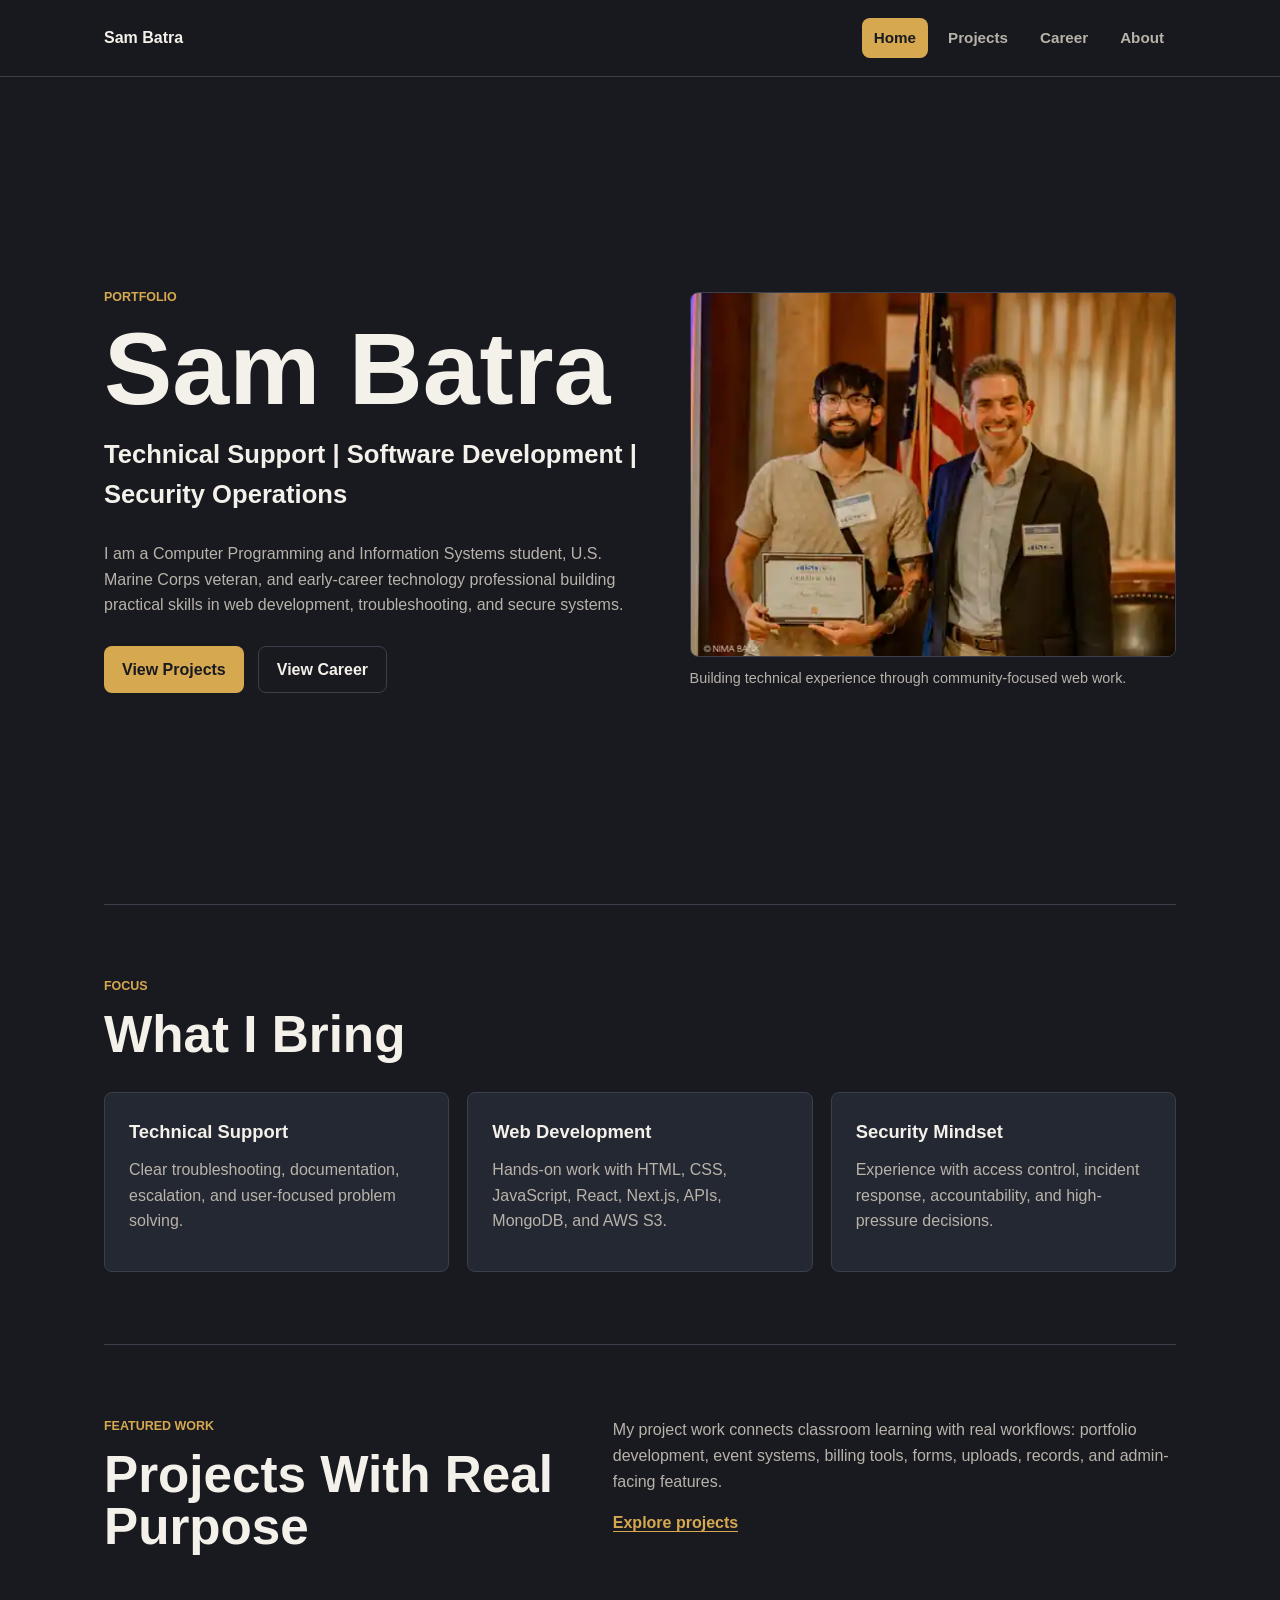
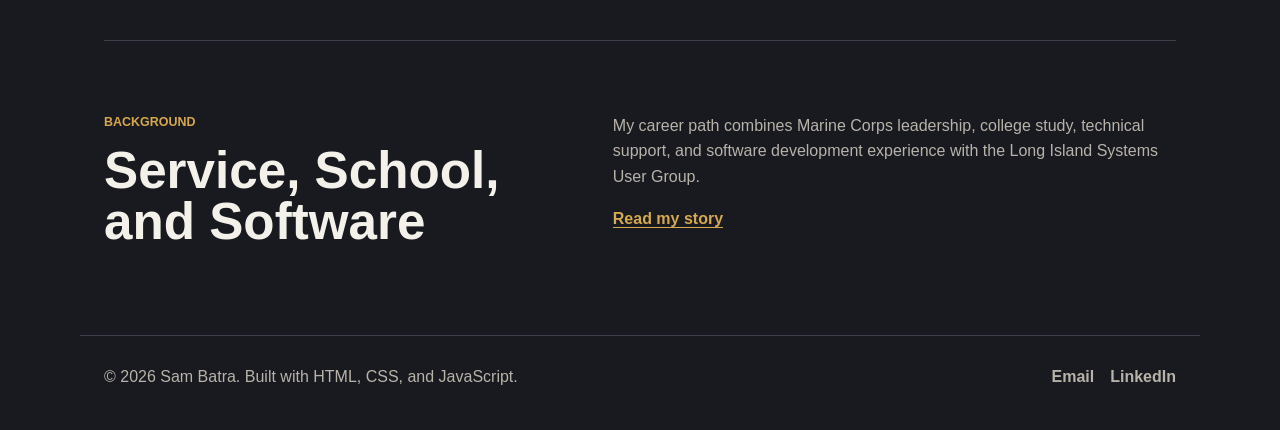
==== index.html @ 314ca59d "fix: add responsive navigation behavior" ====
<!DOCTYPE html>
<html lang="en">
<head>
    <meta charset="UTF-8">
    <meta name="viewport" content="width=device-width, initial-scale=1.0">
    <title>Sam Batra | Portfolio</title>
    <link rel="stylesheet" href="styles.css">
    <script src="script.js" defer></script>
</head>

<body>
    <header class="site-header">
        <nav class="nav-container" aria-label="Main navigation">
            <a class="logo" href="index.html">Sam Batra</a>

            <button class="nav-toggle" type="button" aria-label="Open navigation" aria-expanded="false" aria-controls="primary-navigation">
                Menu
            </button>

            <div class="primary-nav" id="primary-navigation">
                <a class="active" href="index.html" aria-current="page">Home</a>
                <a href="projects/index.html">Projects</a>
                <a href="career/index.html">Career</a>
                <a href="about/index.html">About</a>
            </div>
        </nav>
    </header>

    <main>
        <section class="hero">
            <div class="hero-content">
                <p class="eyebrow">Portfolio</p>
                <h1>Sam Batra</h1>
                <p class="hero-subtitle">Technical Support | Software Development | Security Operations</p>
                <p>
                    I am a Computer Programming and Information Systems student, U.S. Marine Corps veteran,
                    and early-career technology professional building practical skills in web development,
                    troubleshooting, and secure systems.
                </p>

                <div class="hero-actions">
                    <a class="button primary-button" href="projects/index.html">View Projects</a>
                    <a class="button secondary-button" href="career/index.html">View Career</a>
                </div>
            </div>

            <figure class="hero-media">
                <img src="images/sam_batra_lisug_horizons1.webp" alt="Sam Batra at a Long Island Systems User Group event">
                <figcaption>Building technical experience through community-focused web work.</figcaption>
            </figure>
        </section>

        <section class="section">
            <div class="section-header">
                <p class="eyebrow">Focus</p>
                <h2>What I Bring</h2>
            </div>

            <div class="feature-grid">
                <article class="feature-card">
                    <h3>Technical Support</h3>
                    <p>Clear troubleshooting, documentation, escalation, and user-focused problem solving.</p>
                </article>

                <article class="feature-card">
                    <h3>Web Development</h3>
                    <p>Hands-on work with HTML, CSS, JavaScript, React, Next.js, APIs, MongoDB, and AWS S3.</p>
                </article>

                <article class="feature-card">
                    <h3>Security Mindset</h3>
                    <p>Experience with access control, incident response, accountability, and high-pressure decisions.</p>
                </article>
            </div>
        </section>

        <section class="section split-section">
            <div>
                <p class="eyebrow">Featured Work</p>
                <h2>Projects With Real Purpose</h2>
            </div>

            <div class="section-copy">
                <p>
                    My project work connects classroom learning with real workflows: portfolio development,
                    event systems, billing tools, forms, uploads, records, and admin-facing features.
                </p>
                <a class="text-link" href="projects/index.html">Explore projects</a>
            </div>
        </section>

        <section class="section split-section">
            <div>
                <p class="eyebrow">Background</p>
                <h2>Service, School, and Software</h2>
            </div>

            <div class="section-copy">
                <p>
                    My career path combines Marine Corps leadership, college study, technical support, and
                    software development experience with the Long Island Systems User Group.
                </p>
                <a class="text-link" href="about/index.html">Read my story</a>
            </div>
        </section>
    </main>

    <footer class="site-footer">
        <p>&copy; 2026 Sam Batra. Built with HTML, CSS, and JavaScript.</p>
        <div class="footer-links">
            <a href="mailto:s.batra0609@gmail.com">Email</a>
            <a href="https://www.linkedin.com/in/sambatra223/" target="_blank" rel="noopener noreferrer">LinkedIn</a>
        </div>
    </footer>
</body>
</html>
---- styles.css ----
:root {
  --background: #181a1f;
  --surface: #242832;
  --surface-light: #303642;
  --text: #f4f1ea;
  --muted: #b8b3aa;
  --gold: #d6a84f;
  --teal: #4e9a8e;
  --border: #3a3f4b;
}

* {
  box-sizing: border-box;
}

body {
  margin: 0;
  font-family: Arial, Helvetica, sans-serif;
  background-color: var(--background);
  color: var(--text);
  line-height: 1.6;
}

img {
  display: block;
  max-width: 100%;
}

a {
  color: inherit;
}

.site-header {
  position: sticky;
  top: 0;
  z-index: 10;
  background-color: rgba(24, 26, 31, 0.94);
  border-bottom: 1px solid var(--border);
}

.nav-container {
  max-width: 1120px;
  margin: 0 auto;
  padding: 18px 24px;
  display: flex;
  align-items: center;
  justify-content: space-between;
  gap: 24px;
}

.logo {
  color: var(--text);
  text-decoration: none;
  font-weight: 700;
  letter-spacing: 0;
}

.primary-nav {
  display: flex;
  align-items: center;
  gap: 8px;
}

.primary-nav a {
  color: var(--muted);
  text-decoration: none;
  font-size: 0.95rem;
  font-weight: 700;
  padding: 8px 12px;
  border-radius: 8px;
}

.primary-nav a:hover,
.primary-nav a.active {
  color: var(--background);
  background-color: var(--gold);
}

.nav-toggle {
  display: none;
}

main {
  max-width: 1120px;
  margin: 0 auto;
  padding: 0 24px;
}

.hero {
  min-height: calc(100vh - 73px);
  display: grid;
  grid-template-columns: minmax(0, 1.05fr) minmax(280px, 0.95fr);
  align-items: center;
  gap: 48px;
  padding: 72px 0;
}

.hero-content {
  max-width: 680px;
}

.eyebrow {
  margin: 0 0 12px;
  color: var(--gold);
  font-size: 0.78rem;
  font-weight: 700;
  text-transform: uppercase;
}

h1,
h2,
h3,
p {
  margin-top: 0;
}

h1 {
  margin-bottom: 16px;
  font-size: clamp(2.8rem, 8vw, 6.5rem);
  line-height: 0.95;
}

h2 {
  margin-bottom: 16px;
  font-size: clamp(2rem, 4vw, 3.5rem);
  line-height: 1;
}

h3 {
  margin-bottom: 10px;
  font-size: 1.15rem;
}

p {
  color: var(--muted);
}

.hero-subtitle {
  color: var(--text);
  font-size: clamp(1.15rem, 3vw, 1.6rem);
  font-weight: 700;
}

.hero-actions {
  display: flex;
  flex-wrap: wrap;
  gap: 14px;
  margin-top: 28px;
}

.button {
  display: inline-flex;
  align-items: center;
  justify-content: center;
  min-height: 44px;
  padding: 10px 18px;
  border-radius: 8px;
  text-decoration: none;
  font-weight: 700;
}

.primary-button {
  color: var(--background);
  background-color: var(--gold);
}

.secondary-button {
  color: var(--text);
  border: 1px solid var(--border);
}

.hero-media,
.about-media {
  margin: 0;
}

.hero-media img,
.about-media img {
  width: 100%;
  aspect-ratio: 4 / 3;
  object-fit: cover;
  border-radius: 8px;
  border: 1px solid var(--border);
}

figcaption {
  margin-top: 10px;
  color: var(--muted);
  font-size: 0.9rem;
}

.section {
  padding: 72px 0;
  border-top: 1px solid var(--border);
}

.section-header {
  max-width: 720px;
  margin-bottom: 32px;
}

.feature-grid {
  display: grid;
  grid-template-columns: repeat(3, 1fr);
  gap: 18px;
}

.feature-card {
  min-height: 180px;
  padding: 24px;
  background-color: var(--surface);
  border: 1px solid var(--border);
  border-radius: 8px;
}

.feature-card p {
  margin-bottom: 0;
}

.split-section {
  display: grid;
  grid-template-columns: minmax(0, 0.9fr) minmax(280px, 1.1fr);
  gap: 48px;
  align-items: start;
}

.section-copy {
  max-width: 620px;
}

.text-link {
  color: var(--gold);
  font-weight: 700;
  text-decoration: none;
  border-bottom: 1px solid currentColor;
}

.text-link:hover {
  color: var(--teal);
}

.page-hero {
  max-width: 820px;
  padding: 88px 0 56px;
}

.page-hero h1,
.about-copy h1 {
  font-size: clamp(2.4rem, 6vw, 5rem);
}

.project-list {
  display: grid;
  gap: 18px;
}

.project-detail {
  display: grid;
  grid-template-columns: 72px 1fr;
  gap: 24px;
  padding: 28px;
  background-color: var(--surface);
  border: 1px solid var(--border);
  border-radius: 8px;
}

.project-number,
.timeline-date {
  color: var(--gold);
  font-weight: 700;
}

.tag-list {
  list-style: none;
  display: flex;
  flex-wrap: wrap;
  gap: 10px;
  margin: 20px 0 0;
  padding: 0;
}

.tag-list li {
  color: var(--text);
  padding: 6px 10px;
  background-color: var(--surface-light);
  border: 1px solid var(--border);
  border-radius: 8px;
  font-size: 0.9rem;
}

.timeline {
  display: grid;
  gap: 22px;
}

.timeline-item {
  padding-left: 24px;
  border-left: 3px solid var(--gold);
}

.timeline-item p:last-child {
  margin-bottom: 0;
}

.role {
  color: var(--text);
  font-weight: 700;
}

.about-hero {
  display: grid;
  grid-template-columns: minmax(0, 0.9fr) minmax(280px, 1.1fr);
  align-items: center;
  gap: 48px;
  padding: 88px 0 72px;
}

.story-section {
  max-width: 850px;
}

.story-section p {
  font-size: 1.05rem;
}

.site-footer {
  max-width: 1120px;
  margin: 0 auto;
  padding: 28px 24px 40px;
  display: flex;
  justify-content: space-between;
  gap: 24px;
  border-top: 1px solid var(--border);
}

.site-footer p {
  margin-bottom: 0;
}

.footer-links {
  display: flex;
  gap: 16px;
}

.footer-links a {
  color: var(--muted);
  text-decoration: none;
  font-weight: 700;
}

.footer-links a:hover {
  color: var(--gold);
}

@media (max-width: 760px) {
  .nav-container,
  .site-footer {
    align-items: flex-start;
    flex-direction: column;
  }

  .nav-container {
    align-items: center;
    flex-flow: row wrap;
  }

  .nav-toggle {
    display: inline-flex;
    align-items: center;
    justify-content: center;
    min-width: 72px;
    min-height: 44px;
    margin-left: auto;
    padding: 8px 12px;
    color: var(--text);
    font: inherit;
    font-weight: 700;
    background-color: transparent;
    border: 1px solid var(--border);
    border-radius: 8px;
    cursor: pointer;
  }

  .nav-toggle:hover,
  .nav-toggle:focus-visible {
    color: var(--gold);
    border-color: var(--gold);
  }

  .primary-nav {
    display: none;
    flex-direction: column;
    flex-basis: 100%;
    width: 100%;
    gap: 4px;
  }

  .primary-nav.is-open {
    display: flex;
  }

  .primary-nav a {
    width: 100%;
  }

  .hero,
  .about-hero,
  .split-section,
  .project-detail {
    grid-template-columns: 1fr;
  }

  .hero {
    min-height: auto;
    padding: 56px 0;
  }

  .feature-grid {
    grid-template-columns: 1fr;
  }

  .project-detail {
    gap: 8px;
  }
}
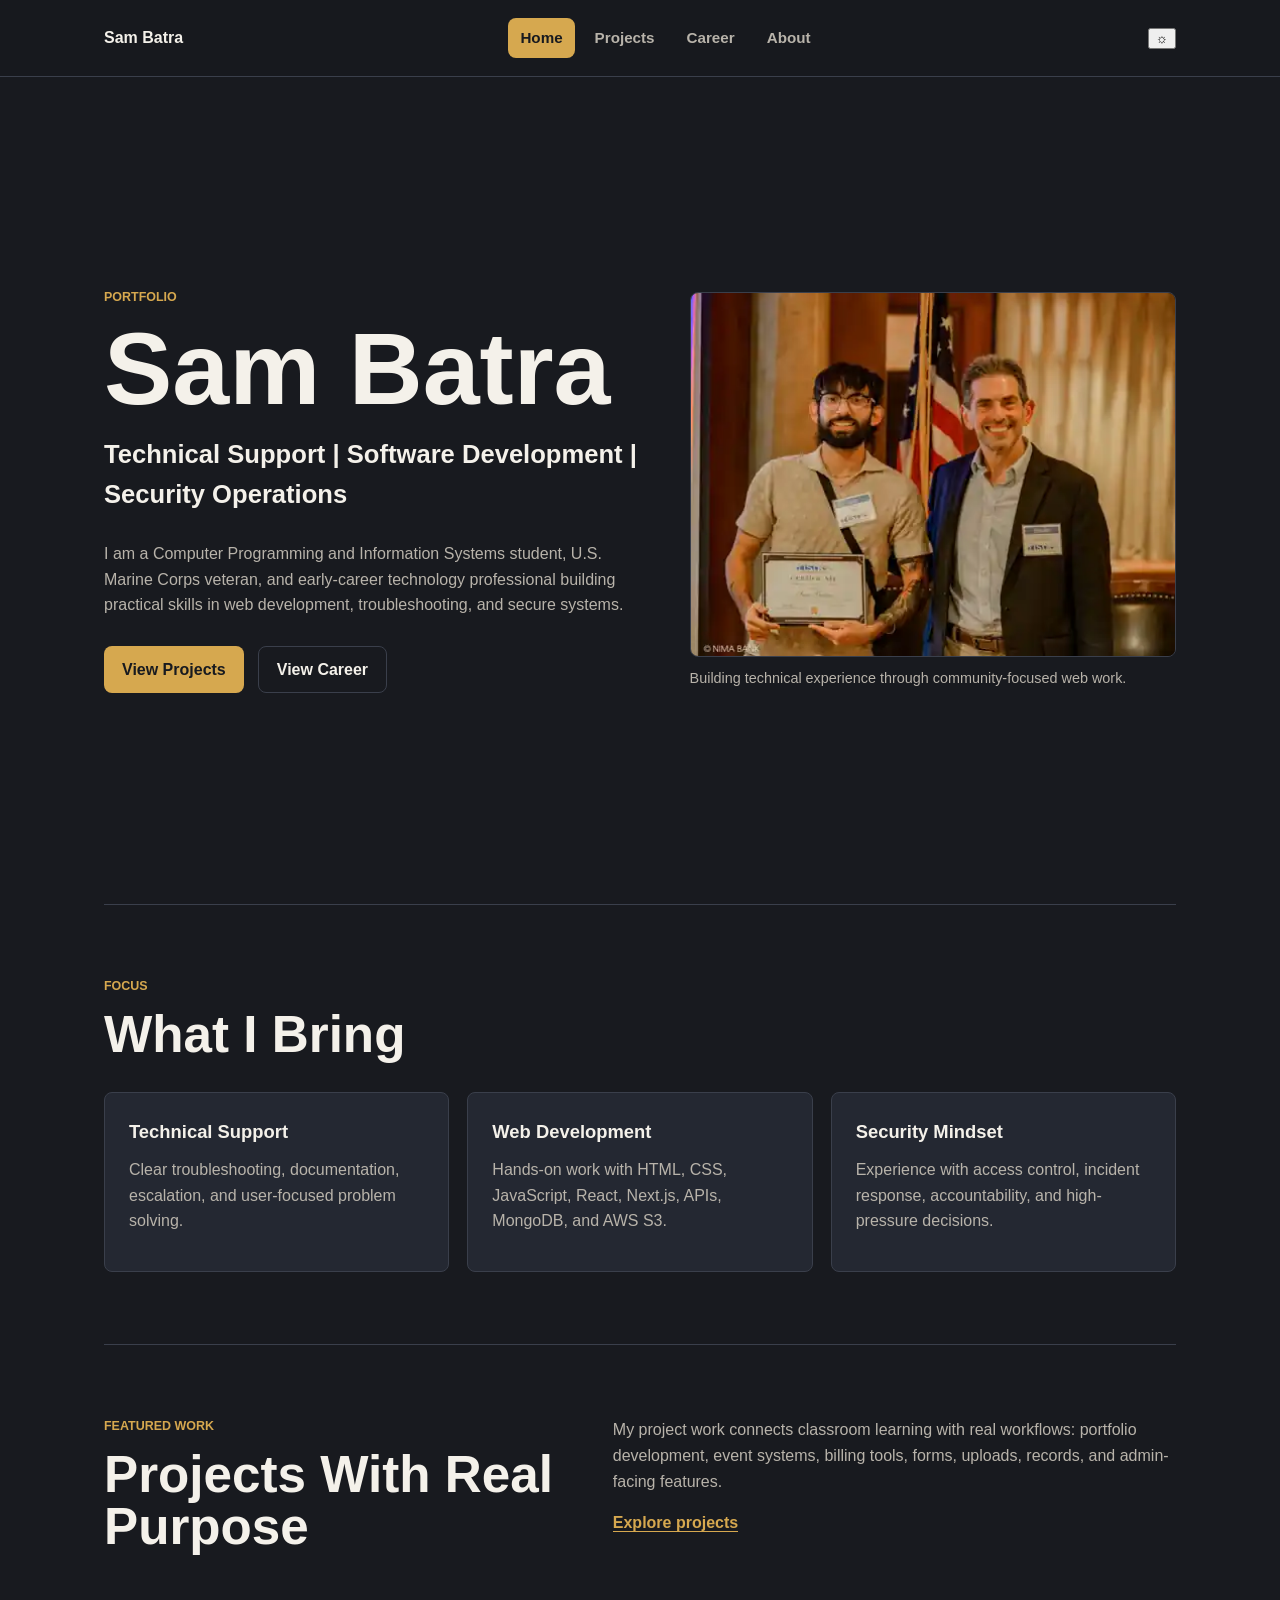
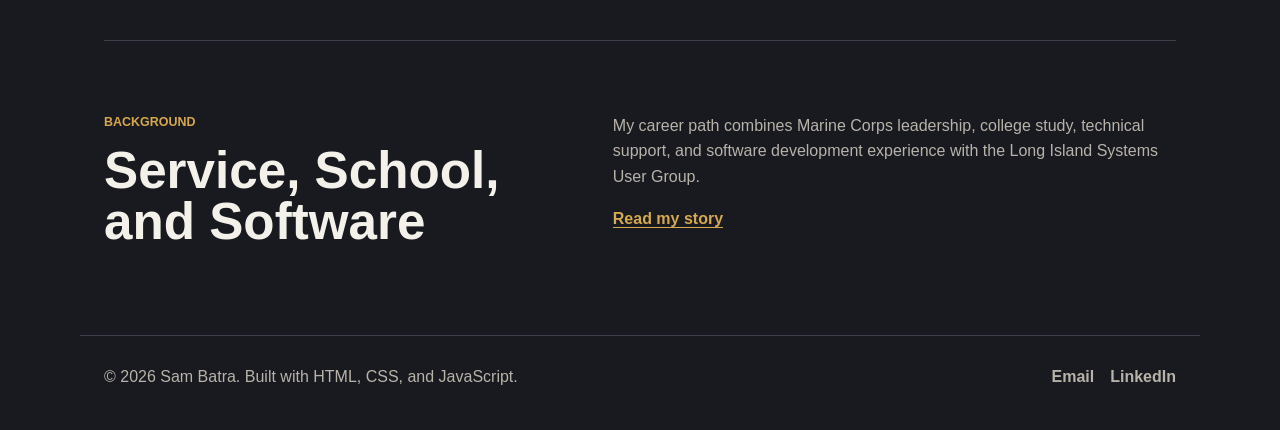
==== commit 74440c73: "feat: add theme toggle controls" ====
--- a/index.html
+++ b/index.html
@@ -23,6 +23,10 @@
                 <a href="career/index.html">Career</a>
                 <a href="about/index.html">About</a>
             </div>
+
+            <button class="theme-toggle" type="button" aria-label="Switch to light theme" title="Switch to light theme">
+                <span class="theme-icon" aria-hidden="true">&#9788;</span>
+            </button>
         </nav>
     </header>
 
--- a/styles.css
+++ b/styles.css
@@ -169,13 +169,11 @@
   border: 1px solid var(--border);
 }
 
-.hero-media,
-.about-media {
+.hero-media {
   margin: 0;
 }
 
-.hero-media img,
-.about-media img {
+.hero-media img {
   width: 100%;
   aspect-ratio: 4 / 3;
   object-fit: cover;
@@ -254,6 +252,36 @@
   gap: 18px;
 }
 
+.project-filters {
+  display: flex;
+  flex-wrap: wrap;
+  gap: 8px;
+}
+
+.project-filters button {
+  min-height: 44px;
+  padding: 9px 14px;
+  color: var(--muted);
+  font: inherit;
+  font-weight: 700;
+  background-color: transparent;
+  border: 1px solid var(--border);
+  border-radius: 8px;
+  cursor: pointer;
+}
+
+.project-filters button:hover,
+.project-filters button:focus-visible {
+  color: var(--text);
+  border-color: var(--gold);
+}
+
+.project-filters button[aria-pressed="true"] {
+  color: var(--background);
+  background-color: var(--gold);
+  border-color: var(--gold);
+}
+
 .project-detail {
   display: grid;
   grid-template-columns: 72px 1fr;
@@ -264,6 +292,10 @@
   border-radius: 8px;
 }
 
+.project-detail[hidden] {
+  display: none;
+}
+
 .project-number,
 .timeline-date {
   color: var(--gold);
@@ -308,10 +340,7 @@
 }
 
 .about-hero {
-  display: grid;
-  grid-template-columns: minmax(0, 0.9fr) minmax(280px, 1.1fr);
-  align-items: center;
-  gap: 48px;
+  max-width: 850px;
   padding: 88px 0 72px;
 }
 
@@ -404,7 +433,6 @@
   }
 
   .hero,
-  .about-hero,
   .split-section,
   .project-detail {
     grid-template-columns: 1fr;
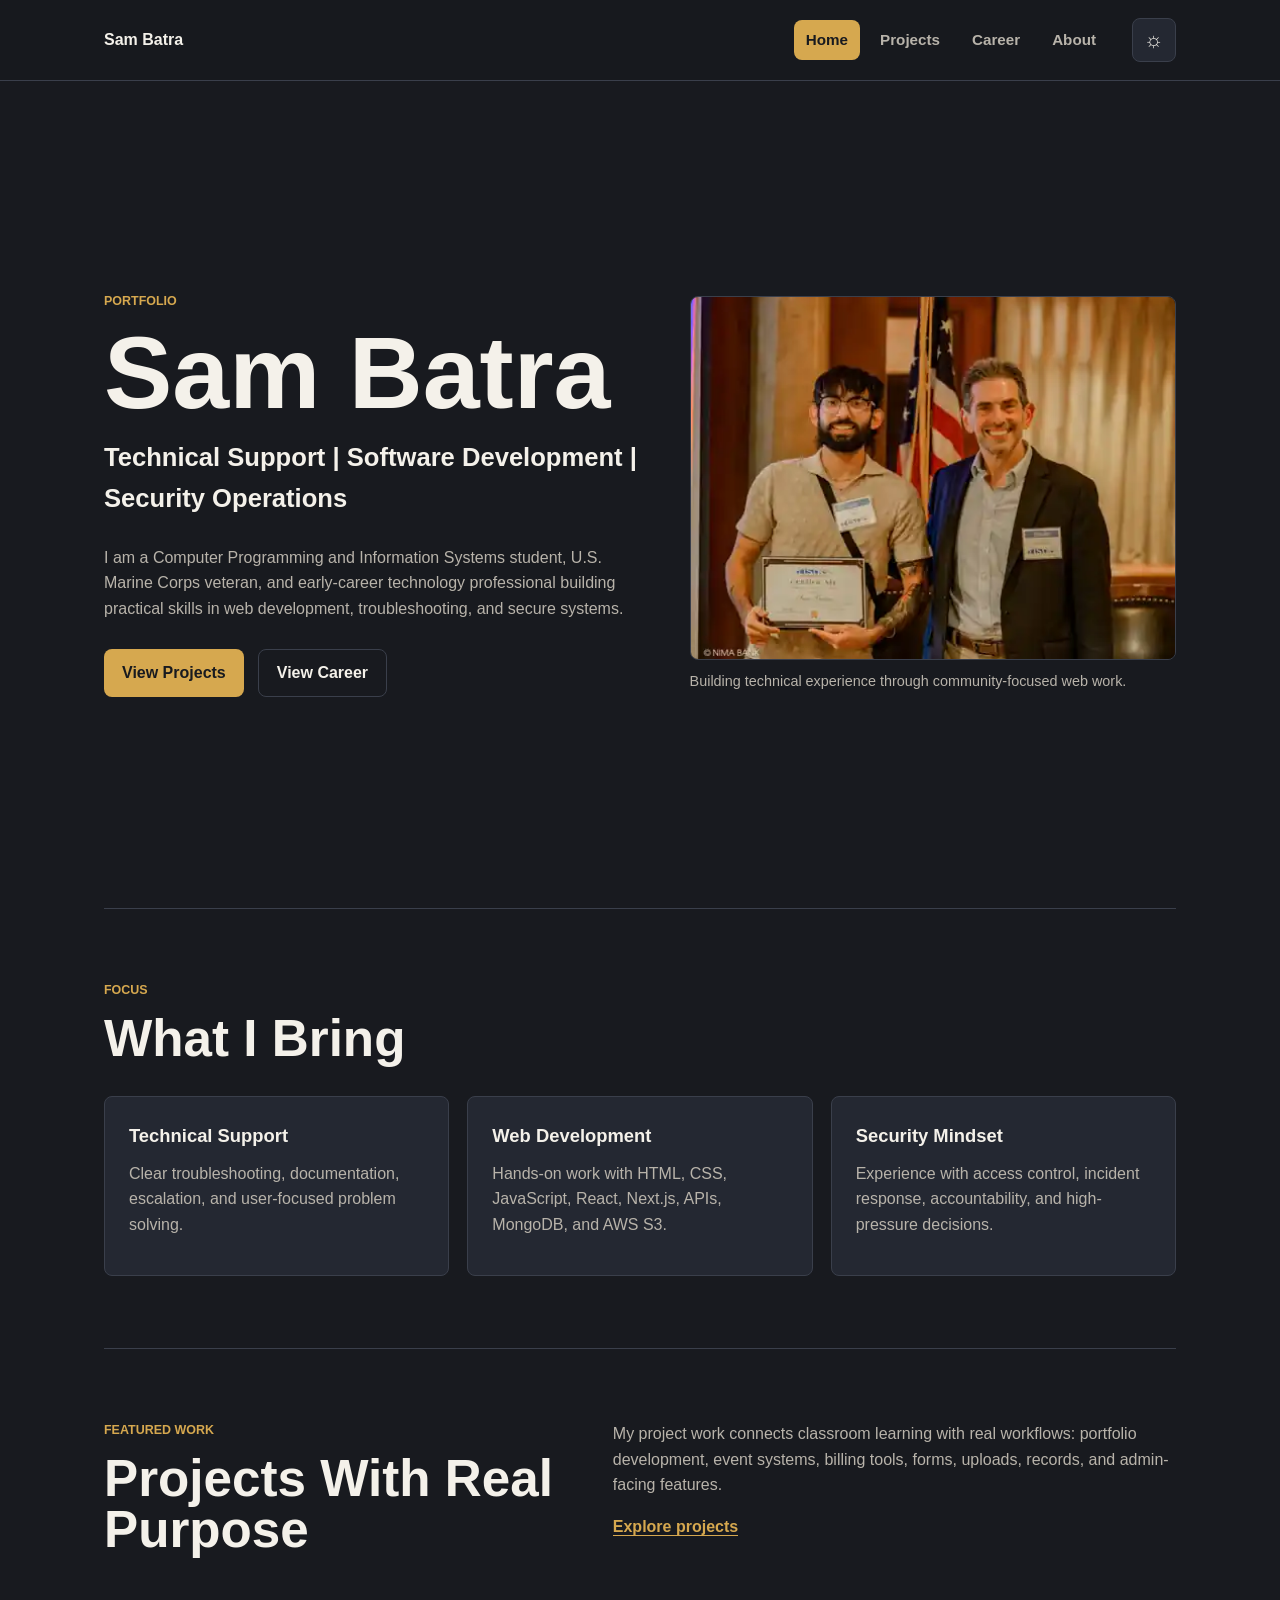
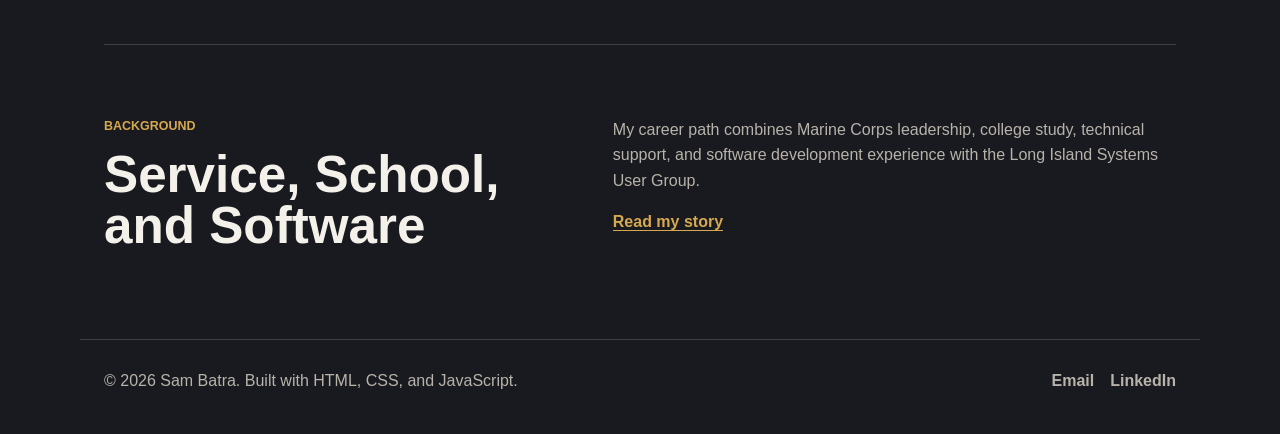
==== commit c565a8d0: "feat: save and apply theme preference" ====
--- a/index.html
+++ b/index.html
@@ -24,7 +24,7 @@
                 <a href="about/index.html">About</a>
             </div>
 
-            <button class="theme-toggle" type="button" aria-label="Switch to light theme" title="Switch to light theme">
+            <button class="theme-toggle" type="button" aria-label="Switch to light theme" aria-pressed="false" title="Switch to light theme">
                 <span class="theme-icon" aria-hidden="true">&#9788;</span>
             </button>
         </nav>
--- a/styles.css
+++ b/styles.css
@@ -7,6 +7,21 @@
   --gold: #d6a84f;
   --teal: #4e9a8e;
   --border: #3a3f4b;
+  --header-background: rgba(24, 26, 31, 0.94);
+  color-scheme: dark;
+}
+
+:root[data-theme="light"] {
+  --background: #f4f6f8;
+  --surface: #ffffff;
+  --surface-light: #e7ebef;
+  --text: #171b20;
+  --muted: #59636d;
+  --gold: #936000;
+  --teal: #24786d;
+  --border: #cbd2d9;
+  --header-background: rgba(244, 246, 248, 0.94);
+  color-scheme: light;
 }
 
 * {
@@ -19,6 +34,7 @@
   background-color: var(--background);
   color: var(--text);
   line-height: 1.6;
+  transition: background-color 180ms ease, color 180ms ease;
 }
 
 img {
@@ -34,8 +50,9 @@
   position: sticky;
   top: 0;
   z-index: 10;
-  background-color: rgba(24, 26, 31, 0.94);
+  background-color: var(--header-background);
   border-bottom: 1px solid var(--border);
+  transition: background-color 180ms ease, border-color 180ms ease;
 }
 
 .nav-container {
@@ -59,6 +76,7 @@
   display: flex;
   align-items: center;
   gap: 8px;
+  margin-left: auto;
 }
 
 .primary-nav a {
@@ -78,6 +96,33 @@
 
 .nav-toggle {
   display: none;
+}
+
+.theme-toggle {
+  display: inline-flex;
+  align-items: center;
+  justify-content: center;
+  flex: 0 0 44px;
+  width: 44px;
+  height: 44px;
+  padding: 0;
+  color: var(--text);
+  background-color: var(--surface);
+  border: 1px solid var(--border);
+  border-radius: 8px;
+  cursor: pointer;
+  transition: color 180ms ease, background-color 180ms ease, border-color 180ms ease;
+}
+
+.theme-toggle:hover,
+.theme-toggle:focus-visible {
+  color: var(--gold);
+  border-color: var(--gold);
+}
+
+.theme-icon {
+  font-size: 1.35rem;
+  line-height: 1;
 }
 
 main {
@@ -399,7 +444,7 @@
     justify-content: center;
     min-width: 72px;
     min-height: 44px;
-    margin-left: auto;
+    margin-left: 0;
     padding: 8px 12px;
     color: var(--text);
     font: inherit;
@@ -422,6 +467,21 @@
     flex-basis: 100%;
     width: 100%;
     gap: 4px;
+    order: 4;
+    margin-left: 0;
+  }
+
+  .logo {
+    order: 1;
+  }
+
+  .theme-toggle {
+    order: 2;
+    margin-left: auto;
+  }
+
+  .nav-toggle {
+    order: 3;
   }
 
   .primary-nav.is-open {
@@ -451,3 +511,11 @@
     gap: 8px;
   }
 }
+
+@media (prefers-reduced-motion: reduce) {
+  body,
+  .site-header,
+  .theme-toggle {
+    transition: none;
+  }
+}
